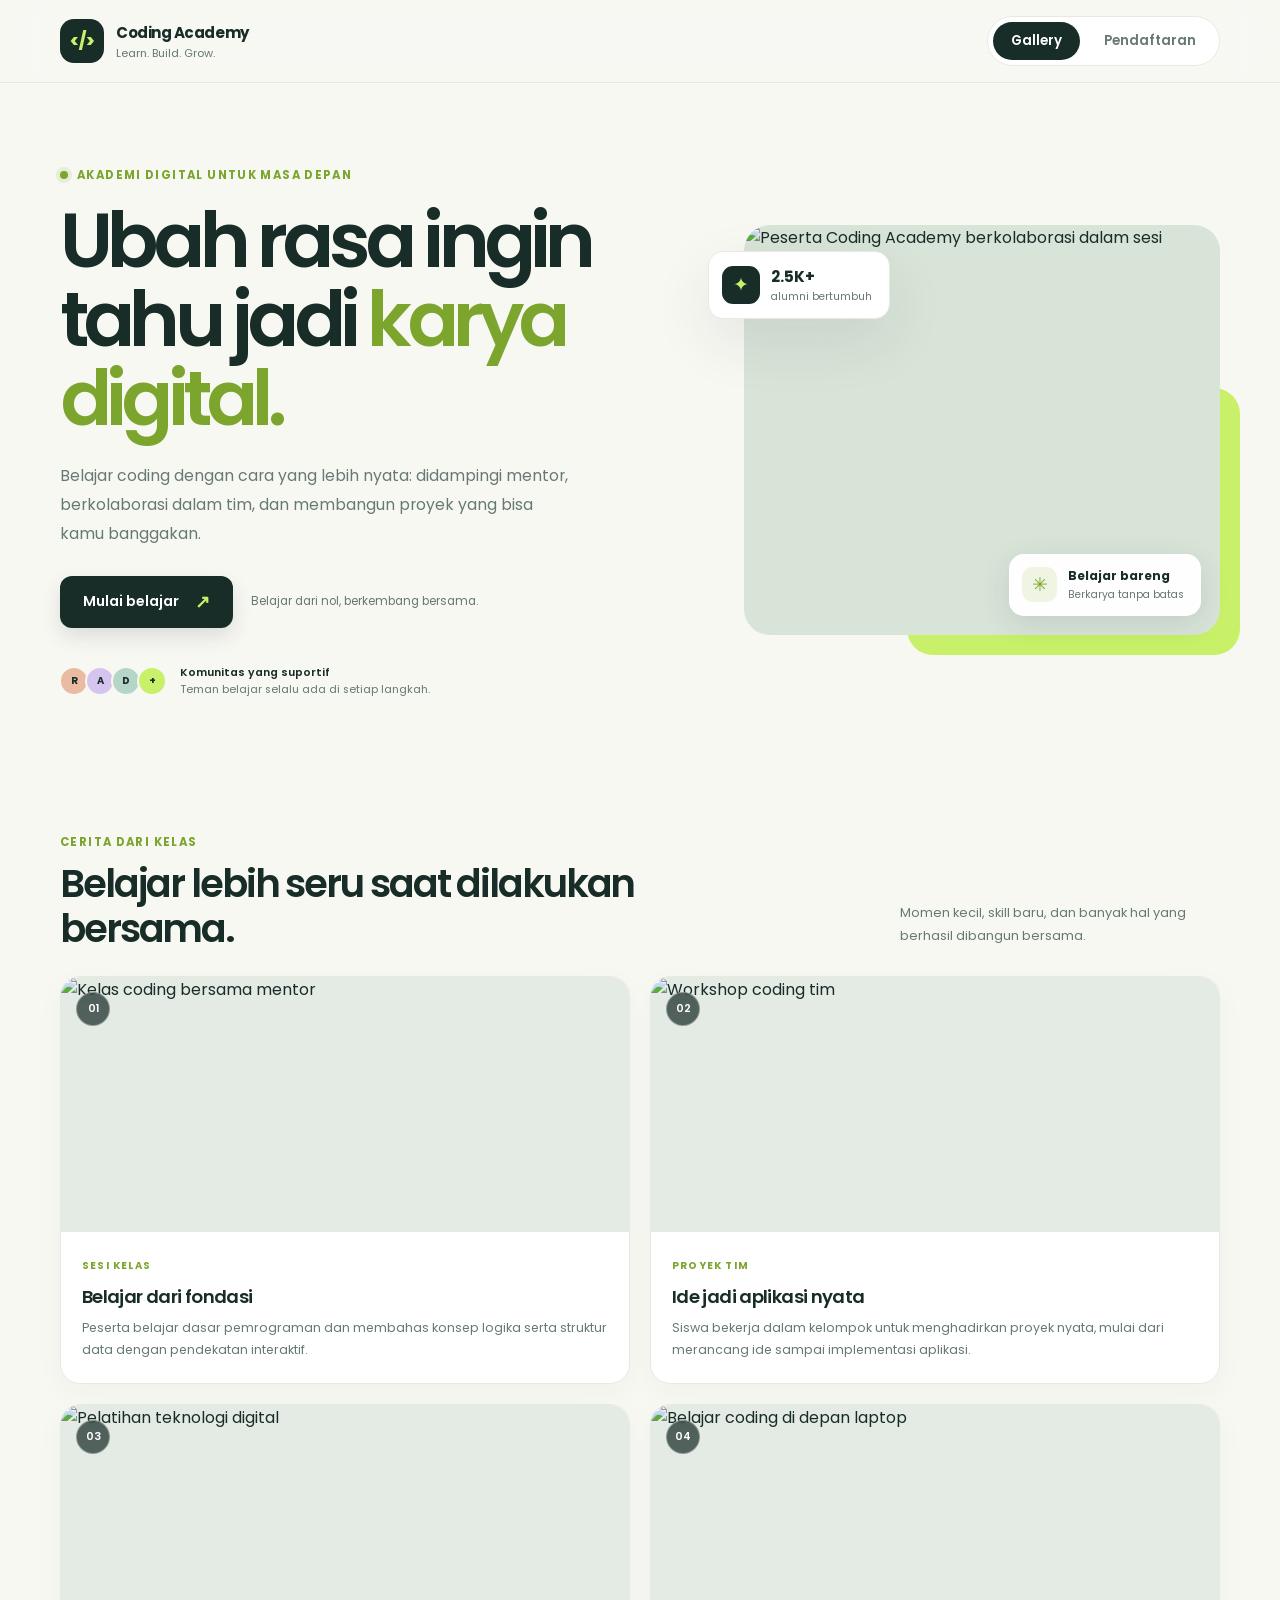
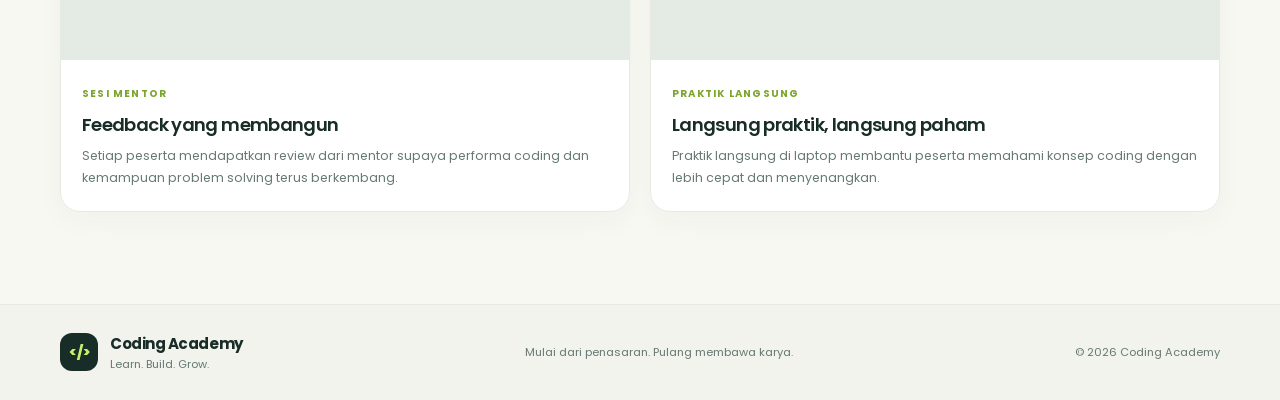
==== Coding Academy/WebCodingAcademy/index.html @ 4cdbaf46 "Add Coding Academy website Co-authored-by: Copilot <223556219+Copilot@users.noreply.github.com>" ====
<!DOCTYPE html>
<html lang="id">
  <head>
    <meta charset="UTF-8" />
    <meta name="viewport" content="width=device-width, initial-scale=1.0" />
    <title>Coding Academy</title>
    <link rel="preconnect" href="https://fonts.googleapis.com" />
    <link rel="preconnect" href="https://fonts.gstatic.com" crossorigin />
    <link href="https://fonts.googleapis.com/css2?family=Poppins:wght@400;500;600;700;800&display=swap" rel="stylesheet" />
    <link rel="stylesheet" href="styles.css" />
  </head>
  <body>
    <header class="topbar">
      <div class="container nav">
        <div class="brand">
          <div class="brand-mark" aria-hidden="true">&lt;/&gt;</div>
          <div>
            <span class="brand-name">Coding Academy</span>
            <small>Learn. Build. Grow.</small>
          </div>
        </div>

        <nav class="menu" aria-label="Navigasi utama">
          <button class="nav-btn active" data-target="galleryView" type="button">Gallery</button>
          <button class="nav-btn" data-target="registrationView" type="button">Pendaftaran</button>
        </nav>
      </div>
    </header>

    <main class="container">
      <section id="galleryView" class="panel active">
        <div class="hero">
          <div class="hero-copy">
            <span class="eyebrow"><span class="eyebrow-dot"></span> Akademi digital untuk masa depan</span>
            <h1>Ubah rasa ingin tahu jadi <span>karya digital.</span></h1>
            <p>
              Belajar coding dengan cara yang lebih nyata: didampingi mentor,
              berkolaborasi dalam tim, dan membangun proyek yang bisa kamu banggakan.
            </p>
            <div class="hero-actions">
              <button class="primary-btn hero-cta" data-target="registrationView" type="button">
                Mulai belajar <span aria-hidden="true">↗</span>
              </button>
              <span class="hero-note">Belajar dari nol, berkembang bersama.</span>
            </div>
            <div class="hero-proof">
              <div class="avatar-stack" aria-hidden="true"><span>R</span><span>A</span><span>D</span><span>+</span></div>
              <p><strong>Komunitas yang suportif</strong><br />Teman belajar selalu ada di setiap langkah.</p>
            </div>
          </div>
          <div class="hero-card">
            <img src="https://images.unsplash.com/photo-1522071820081-009f0129c71c?auto=format&fit=crop&w=1000&q=85" alt="Peserta Coding Academy berkolaborasi dalam sesi belajar" />
            <div class="hero-photo-tag"><span class="tag-icon">✳</span><span><strong>Belajar bareng</strong><small>Berkarya tanpa batas</small></span></div>
            <div class="hero-stat">
              <span class="stat-icon" aria-hidden="true">✦</span>
              <div><strong>2.5K+</strong><small>alumni bertumbuh</small></div>
            </div>
          </div>
        </div>

        <div class="section-heading">
          <div>
            <span class="eyebrow">Cerita dari kelas</span>
            <h2>Belajar lebih seru saat dilakukan bersama.</h2>
          </div>
          <p>Momen kecil, skill baru, dan banyak hal yang berhasil dibangun bersama.</p>
        </div>

        <div class="gallery-grid">
          <article class="gallery-item">
            <div class="gallery-image"><img src="https://images.unsplash.com/photo-1522202176988-66273c2fd55f?auto=format&fit=crop&w=900&q=80" alt="Kelas coding bersama mentor" /><span class="image-index">01</span></div>
            <div class="caption">
              <span class="gallery-category">SESI KELAS</span>
              <h3>Belajar dari fondasi</h3>
              <p>
                Peserta belajar dasar pemrograman dan membahas konsep logika serta
                struktur data dengan pendekatan interaktif.
              </p>
            </div>
          </article>

          <article class="gallery-item">
            <div class="gallery-image"><img src="https://images.unsplash.com/photo-1516321318423-f06f85e504b3?auto=format&fit=crop&w=900&q=80" alt="Workshop coding tim" /><span class="image-index">02</span></div>
            <div class="caption">
              <span class="gallery-category">PROYEK TIM</span>
              <h3>Ide jadi aplikasi nyata</h3>
              <p>
                Siswa bekerja dalam kelompok untuk menghadirkan proyek nyata, mulai dari
                merancang ide sampai implementasi aplikasi.
              </p>
            </div>
          </article>

          <article class="gallery-item">
            <div class="gallery-image"><img src="https://images.unsplash.com/photo-1552664730-d307ca884978?auto=format&fit=crop&w=900&q=80" alt="Pelatihan teknologi digital" /><span class="image-index">03</span></div>
            <div class="caption">
              <span class="gallery-category">SESI MENTOR</span>
              <h3>Feedback yang membangun</h3>
              <p>
                Setiap peserta mendapatkan review dari mentor supaya performa coding dan
                kemampuan problem solving terus berkembang.
              </p>
            </div>
          </article>

          <article class="gallery-item">
            <div class="gallery-image"><img src="https://images.unsplash.com/photo-1515879218367-8466d910aaa4?auto=format&fit=crop&w=900&q=80" alt="Belajar coding di depan laptop" /><span class="image-index">04</span></div>
            <div class="caption">
              <span class="gallery-category">PRAKTIK LANGSUNG</span>
              <h3>Langsung praktik, langsung paham</h3>
              <p>
                Praktik langsung di laptop membantu peserta memahami konsep coding dengan
                lebih cepat dan menyenangkan.
              </p>
            </div>
          </article>
        </div>
      </section>

      <section id="registrationView" class="panel" hidden>
        <div class="section-heading">
          <div>
            <span class="eyebrow">Langkah pertamamu</span>
            <h2>Siap mulai perjalanan coding?</h2>
          </div>
          <p>Isi data diri dan minat belajarmu. Kami tidak sabar menyambutmu!</p>
        </div>

        <div class="form-wrapper">
          <div class="form-intro">
            <div class="form-icon" aria-hidden="true">&lt;/&gt;</div>
            <div><h3>Formulir pendaftaran</h3><p>Lengkapi informasi berikut untuk bergabung.</p></div>
            <span class="required-note"><span aria-hidden="true">*</span> Wajib diisi</span>
          </div>
          <form id="registrationForm">
            <div class="form-grid">
              <label>
                <span>NIK</span>
                <input type="text" id="nik" name="nik" placeholder="Masukkan NIK" required />
              </label>

              <label>
                <span>Nama lengkap</span>
                <input type="text" id="nama" name="nama" placeholder="Masukkan nama lengkap" required />
              </label>

              <label>
                <span>Jenis kelamin</span>
                <select id="gender" name="gender" required>
                  <option value="">-- Pilih jenis kelamin --</option>
                  <option value="Laki-laki">Laki-laki</option>
                  <option value="Perempuan">Perempuan</option>
                </select>
              </label>

              <label>
                <span>No HP</span>
                <input type="tel" id="phone" name="phone" placeholder="08xxxxxxxxxx" required />
              </label>

              <label class="full-width">
                <span>Alamat</span>
                <textarea id="alamat" name="alamat" rows="4" placeholder="Masukkan alamat lengkap" required></textarea>
              </label>

              <fieldset class="full-width language-fieldset">
                <legend>Bahasa pemrograman yang diminati</legend>
                <div class="checkbox-group">
                  <label><input type="checkbox" name="language" value="HTML/CSS" /><span>HTML/CSS</span></label>
                  <label><input type="checkbox" name="language" value="JavaScript" /><span>JavaScript</span></label>
                  <label><input type="checkbox" name="language" value="Python" /><span>Python</span></label>
                  <label><input type="checkbox" name="language" value="PHP" /><span>PHP</span></label>
                  <label><input type="checkbox" name="language" value="Java" /><span>Java</span></label>
                  <label><input type="checkbox" name="language" value="C#" /><span>C#</span></label>
                </div>
              </fieldset>
            </div>

            <div class="form-actions">
              <button type="submit" class="primary-btn">Kirim pendaftaran <span aria-hidden="true">↗</span></button>
            </div>
          </form>
        </div>

        <div id="resultCard" class="result-card" hidden>
          <h3>Hasil Pendaftaran</h3>
          <div id="resultContent"></div>
        </div>
      </section>
    </main>

    <footer class="footer">
      <div class="container footer-inner">
        <div class="brand">
          <div class="brand-mark" aria-hidden="true">&lt;/&gt;</div>
          <div><span class="brand-name">Coding Academy</span><small>Learn. Build. Grow.</small></div>
        </div>
        <p>Mulai dari penasaran. Pulang membawa karya.</p>
        <span>© 2026 Coding Academy</span>
      </div>
    </footer>

    <script src="script.js"></script>
  </body>
</html>
---- Coding Academy/WebCodingAcademy/styles.css ----
:root {
  color-scheme: light;
  --ink: #182c28;
  --muted: #677973;
  --paper: #f8f8f3;
  --white: #fff;
  --green: #c8f169;
  --green-deep: #7ca52d;
  --line: #e7eae1;
  --shadow: 0 22px 60px rgba(23, 48, 38, 0.09);
}

* {
  box-sizing: border-box;
}

html {
  scroll-behavior: smooth;
}

body {
  margin: 0;
  background: var(--paper);
  color: var(--ink);
  font-family: "Poppins", sans-serif;
}

img {
  display: block;
  max-width: 100%;
}

button,
input,
select,
textarea {
  font: inherit;
}

button {
  color: inherit;
}

.container {
  width: min(1160px, calc(100% - 48px));
  margin: 0 auto;
}

.topbar {
  position: sticky;
  z-index: 10;
  top: 0;
  border-bottom: 1px solid rgba(24, 44, 40, 0.08);
  background: rgba(248, 248, 243, 0.92);
  backdrop-filter: blur(16px);
}

.nav {
  display: flex;
  min-height: 82px;
  align-items: center;
  justify-content: space-between;
  gap: 24px;
}

.brand {
  display: flex;
  align-items: center;
  gap: 12px;
}

.brand-mark {
  display: grid;
  width: 44px;
  height: 44px;
  place-items: center;
  border-radius: 14px;
  background: var(--ink);
  color: var(--green);
  font-size: 1.05rem;
  font-weight: 800;
}

.brand-name {
  display: block;
  font-size: 0.94rem;
  font-weight: 700;
  letter-spacing: -0.03em;
}

.brand small {
  display: block;
  margin-top: 1px;
  color: var(--muted);
  font-size: 0.7rem;
}

.menu {
  display: flex;
  gap: 6px;
  padding: 5px;
  border: 1px solid var(--line);
  border-radius: 999px;
  background: var(--white);
}

.nav-btn {
  padding: 9px 18px;
  border: 0;
  border-radius: 999px;
  background: transparent;
  color: var(--muted);
  cursor: pointer;
  font-size: 0.84rem;
  font-weight: 600;
  transition: background 180ms ease, color 180ms ease;
}

.nav-btn:hover,
.nav-btn.active {
  background: var(--ink);
  color: var(--white);
}

main {
  min-height: calc(100vh - 170px);
  padding: 46px 0 92px;
}

.panel {
  display: block;
  animation: panel-in 420ms ease both;
}

.panel[hidden],
.hidden {
  display: none !important;
}

@keyframes panel-in {
  from { opacity: 0; transform: translateY(9px); }
  to { opacity: 1; transform: translateY(0); }
}

.hero {
  position: relative;
  display: grid;
  grid-template-columns: 1.1fr 0.9fr;
  min-height: 490px;
  align-items: center;
  gap: clamp(36px, 8vw, 110px);
  padding: 32px 0 76px;
}

.hero-copy {
  position: relative;
  z-index: 1;
}

.eyebrow {
  display: inline-flex;
  align-items: center;
  gap: 9px;
  margin-bottom: 17px;
  color: var(--green-deep);
  font-size: 0.72rem;
  font-weight: 700;
  letter-spacing: 0.12em;
  text-transform: uppercase;
}

.eyebrow-dot {
  width: 8px;
  height: 8px;
  border-radius: 50%;
  background: var(--green-deep);
  box-shadow: 0 0 0 4px rgba(124, 165, 45, 0.13);
}

.hero-copy h1 {
  max-width: 680px;
  margin: 0;
  font-size: clamp(3rem, 6vw, 5.35rem);
  font-weight: 600;
  letter-spacing: -0.075em;
  line-height: 1.03;
}

.hero-copy h1 span {
  color: var(--green-deep);
}

.hero-copy > p {
  max-width: 510px;
  margin: 23px 0 0;
  color: var(--muted);
  font-size: 0.98rem;
  line-height: 1.85;
}

.hero-actions {
  display: flex;
  align-items: center;
  gap: 18px;
  margin-top: 28px;
}

.primary-btn {
  display: inline-flex;
  min-height: 52px;
  align-items: center;
  justify-content: center;
  gap: 16px;
  padding: 0 23px;
  border: 0;
  border-radius: 12px;
  background: var(--ink);
  box-shadow: 0 9px 20px rgba(24, 44, 40, 0.12);
  color: var(--white);
  cursor: pointer;
  font-size: 0.88rem;
  font-weight: 600;
  transition: transform 180ms ease, background 180ms ease, box-shadow 180ms ease;
}

.primary-btn:hover {
  transform: translateY(-2px);
  background: #28463e;
  box-shadow: 0 13px 24px rgba(24, 44, 40, 0.18);
}

.hero-cta span,
.form-actions .primary-btn span {
  color: var(--green);
  font-size: 1.1rem;
}

.hero-note {
  color: var(--muted);
  font-size: 0.73rem;
}

.hero-proof {
  display: flex;
  align-items: center;
  gap: 13px;
  margin-top: 36px;
}

.avatar-stack {
  display: flex;
  padding-left: 3px;
}

.avatar-stack span {
  display: grid;
  width: 30px;
  height: 30px;
  margin-left: -4px;
  place-items: center;
  border: 2px solid var(--paper);
  border-radius: 50%;
  background: #e9bba3;
  color: var(--ink);
  font-size: 0.62rem;
  font-weight: 700;
}

.avatar-stack span:nth-child(2) { background: #d5c4ef; }
.avatar-stack span:nth-child(3) { background: #b5d5c8; }
.avatar-stack span:nth-child(4) { background: var(--green); }

.hero-proof p {
  margin: 0;
  color: var(--muted);
  font-size: 0.68rem;
  line-height: 1.6;
}

.hero-proof strong {
  color: var(--ink);
  font-weight: 600;
}

.hero-card {
  position: relative;
  min-height: 410px;
  border-radius: 26px;
  background: #d9e4d9;
}

.hero-card::before {
  position: absolute;
  z-index: -1;
  right: -20px;
  bottom: -20px;
  width: 70%;
  height: 65%;
  border-radius: 26px;
  background: var(--green);
  content: "";
}

.hero-card > img {
  width: 100%;
  height: 410px;
  border-radius: 26px;
  object-fit: cover;
}

.hero-photo-tag {
  position: absolute;
  right: 19px;
  bottom: 19px;
  display: flex;
  align-items: center;
  gap: 11px;
  padding: 12px 16px 12px 12px;
  border: 1px solid rgba(255, 255, 255, 0.6);
  border-radius: 15px;
  background: rgba(255, 255, 255, 0.94);
  box-shadow: 0 8px 30px rgba(24, 44, 40, 0.12);
}

.tag-icon,
.stat-icon {
  display: grid;
  width: 35px;
  height: 35px;
  place-items: center;
  border-radius: 11px;
  background: #eff5e2;
  color: var(--green-deep);
  font-size: 1.2rem;
}

.hero-photo-tag strong,
.hero-photo-tag small {
  display: block;
}

.hero-photo-tag strong { font-size: 0.75rem; }
.hero-photo-tag small { margin-top: 2px; color: var(--muted); font-size: 0.65rem; }

.hero-stat {
  position: absolute;
  top: 26px;
  left: -36px;
  display: flex;
  align-items: center;
  gap: 11px;
  padding: 13px 17px 13px 13px;
  border: 1px solid var(--line);
  border-radius: 15px;
  background: var(--white);
  box-shadow: var(--shadow);
}

.hero-stat .stat-icon {
  width: 38px;
  height: 38px;
  background: var(--ink);
  color: var(--green);
}

.hero-stat strong,
.hero-stat small {
  display: block;
}

.hero-stat strong { font-size: 0.95rem; }
.hero-stat small { margin-top: 1px; color: var(--muted); font-size: 0.65rem; }

.section-heading {
  display: flex;
  align-items: flex-end;
  justify-content: space-between;
  gap: 28px;
  margin: 53px 0 25px;
}

.section-heading .eyebrow {
  margin-bottom: 10px;
}

.section-heading h2 {
  max-width: 630px;
  margin: 0;
  font-size: clamp(1.8rem, 3vw, 2.65rem);
  font-weight: 600;
  letter-spacing: -0.055em;
  line-height: 1.18;
}

.section-heading > p {
  max-width: 320px;
  margin: 0 0 4px;
  color: var(--muted);
  font-size: 0.8rem;
  line-height: 1.8;
}

.gallery-grid {
  display: grid;
  grid-template-columns: repeat(2, minmax(0, 1fr));
  gap: 20px;
}

.gallery-item {
  overflow: hidden;
  border: 1px solid var(--line);
  border-radius: 20px;
  background: var(--white);
  box-shadow: 0 9px 30px rgba(23, 48, 38, 0.035);
  transition: transform 220ms ease, box-shadow 220ms ease;
}

.gallery-item:hover {
  transform: translateY(-4px);
  box-shadow: var(--shadow);
}

.gallery-image {
  position: relative;
  overflow: hidden;
  background: #e4ebe4;
}

.gallery-image img {
  width: 100%;
  height: 255px;
  object-fit: cover;
  transition: transform 400ms ease;
}

.gallery-item:hover .gallery-image img {
  transform: scale(1.035);
}

.image-index {
  position: absolute;
  top: 15px;
  left: 15px;
  display: grid;
  width: 34px;
  height: 34px;
  place-items: center;
  border: 1px solid rgba(255, 255, 255, 0.35);
  border-radius: 50%;
  background: rgba(24, 44, 40, 0.72);
  color: var(--white);
  font-size: 0.67rem;
  font-weight: 600;
  backdrop-filter: blur(8px);
}

.caption {
  padding: 19px 21px 22px;
}

.gallery-category {
  color: var(--green-deep);
  font-size: 0.63rem;
  font-weight: 700;
  letter-spacing: 0.12em;
}

.caption h3 {
  margin: 7px 0 7px;
  font-size: 1.13rem;
  font-weight: 600;
  letter-spacing: -0.035em;
}

.caption p {
  margin: 0;
  color: var(--muted);
  font-size: 0.78rem;
  line-height: 1.75;
}

#registrationView .section-heading {
  margin-top: 23px;
  margin-bottom: 30px;
}

.form-wrapper {
  max-width: 900px;
  margin: 0 auto;
  padding: clamp(22px, 5vw, 42px);
  border: 1px solid var(--line);
  border-radius: 24px;
  background: var(--white);
  box-shadow: var(--shadow);
}

.form-intro {
  display: flex;
  align-items: center;
  gap: 14px;
  padding-bottom: 25px;
  margin-bottom: 26px;
  border-bottom: 1px solid var(--line);
}

.form-icon {
  display: grid;
  flex: 0 0 46px;
  width: 46px;
  height: 46px;
  place-items: center;
  border-radius: 14px;
  background: #f1f6e7;
  color: var(--green-deep);
  font-size: 0.93rem;
  font-weight: 700;
}

.form-intro h3 {
  margin: 0;
  font-size: 1.05rem;
  letter-spacing: -0.03em;
}

.form-intro p {
  margin: 4px 0 0;
  color: var(--muted);
  font-size: 0.74rem;
}

.required-note {
  margin-left: auto;
  color: var(--muted);
  font-size: 0.68rem;
}

.required-note span {
  color: #d96a55;
}

.form-grid {
  display: grid;
  grid-template-columns: repeat(2, minmax(0, 1fr));
  gap: 21px 18px;
}

.form-grid > label {
  display: block;
}

.form-grid > label > span,
.language-fieldset legend {
  display: block;
  margin-bottom: 8px;
  color: var(--ink);
  font-size: 0.76rem;
  font-weight: 600;
}

input,
select,
textarea {
  width: 100%;
  border: 1px solid #e1e6df;
  border-radius: 11px;
  outline: none;
  background: #fbfcf9;
  color: var(--ink);
  font-size: 0.79rem;
  transition: border-color 180ms ease, box-shadow 180ms ease, background 180ms ease;
}

input,
select {
  min-height: 48px;
  padding: 0 14px;
}

textarea {
  min-height: 112px;
  padding: 13px 14px;
  resize: vertical;
}

input::placeholder,
textarea::placeholder {
  color: #a0aba5;
}

input:focus,
select:focus,
textarea:focus {
  border-color: #9fc64e;
  background: var(--white);
  box-shadow: 0 0 0 4px rgba(200, 241, 105, 0.22);
}

select {
  appearance: none;
  background-image: url("data:image/svg+xml,%3Csvg xmlns='http://www.w3.org/2000/svg' width='16' height='16' viewBox='0 0 24 24' fill='none' stroke='%23677973' stroke-width='2' stroke-linecap='round' stroke-linejoin='round'%3E%3Cpath d='m6 9 6 6 6-6'/%3E%3C/svg%3E");
  background-repeat: no-repeat;
  background-position: right 14px center;
}

select option {
  color: var(--ink);
}

.full-width {
  grid-column: 1 / -1;
}

.language-fieldset {
  min-width: 0;
  padding: 0;
  border: 0;
}

.language-fieldset legend {
  padding: 0;
}

.checkbox-group {
  display: grid;
  grid-template-columns: repeat(3, minmax(0, 1fr));
  gap: 10px;
}

.checkbox-group label {
  display: flex;
  min-height: 47px;
  align-items: center;
  gap: 10px;
  padding: 0 12px;
  border: 1px solid #e1e6df;
  border-radius: 11px;
  background: #fbfcf9;
  color: var(--muted);
  cursor: pointer;
  font-size: 0.75rem;
  transition: border-color 160ms ease, background 160ms ease, color 160ms ease;
}

.checkbox-group label:has(input:checked) {
  border-color: #b7d66f;
  background: #f5fae9;
  color: var(--ink);
}

.checkbox-group input {
  width: 16px;
  height: 16px;
  margin: 0;
  accent-color: var(--green-deep);
}

.checkbox-group label span {
  margin: 0;
  font-size: inherit;
  font-weight: 500;
}

.form-actions {
  display: flex;
  justify-content: flex-end;
  margin-top: 25px;
}

.result-card {
  max-width: 900px;
  margin: 25px auto 0;
  padding: 24px;
  border: 1px solid #dce8c5;
  border-radius: 20px;
  background: #f5faeb;
  animation: panel-in 300ms ease both;
}

.result-card h3 {
  margin: 0 0 17px;
  font-size: 1.2rem;
  letter-spacing: -0.04em;
}

.result-list {
  display: grid;
  gap: 11px;
  padding: 0;
  margin: 0;
  list-style: none;
}

.result-list li {
  display: flex;
  justify-content: space-between;
  gap: 16px;
  padding-bottom: 10px;
  border-bottom: 1px solid #e3ebd4;
  font-size: 0.78rem;
}

.result-list li:last-child {
  padding-bottom: 0;
  border: 0;
}

.result-list strong {
  color: var(--muted);
  font-weight: 500;
}

.result-list span {
  max-width: 65%;
  color: var(--ink);
  text-align: right;
  overflow-wrap: anywhere;
}

.footer {
  border-top: 1px solid var(--line);
  background: #f2f3ec;
}

.footer-inner {
  display: flex;
  min-height: 95px;
  align-items: center;
  justify-content: space-between;
  gap: 20px;
}

.footer-inner .brand-mark {
  width: 38px;
  height: 38px;
  border-radius: 12px;
  font-size: 0.9rem;
}

.footer-inner p,
.footer-inner > span {
  margin: 0;
  color: var(--muted);
  font-size: 0.7rem;
}

.footer-inner > span {
  text-align: right;
}

@media (max-width: 850px) {
  .hero {
    grid-template-columns: 1fr 0.8fr;
    gap: 35px;
  }

  .hero-stat {
    left: -18px;
  }
}

@media (max-width: 680px) {
  .container {
    width: min(100% - 32px, 540px);
  }

  .nav {
    min-height: 72px;
  }

  .brand {
    gap: 9px;
  }

  .brand-mark {
    width: 39px;
    height: 39px;
    border-radius: 12px;
  }

  .brand-name {
    font-size: 0.82rem;
  }

  .brand small {
    font-size: 0.63rem;
  }

  .menu {
    gap: 1px;
    padding: 3px;
  }

  .nav-btn {
    padding: 8px 11px;
    font-size: 0.71rem;
  }

  main {
    padding: 24px 0 62px;
  }

  .hero {
    grid-template-columns: 1fr;
    gap: 38px;
    padding: 28px 0 34px;
  }

  .hero-copy h1 {
    max-width: 540px;
    font-size: clamp(2.8rem, 13vw, 4.4rem);
  }

  .hero-copy > p {
    font-size: 0.88rem;
  }

  .hero-card,
  .hero-card > img {
    min-height: 0;
    height: 310px;
  }

  .hero-card {
    margin: 0 10px 10px 18px;
  }

  .hero-stat {
    top: 15px;
    left: -18px;
  }

  .section-heading {
    display: block;
    margin-top: 38px;
  }

  .section-heading > p {
    margin-top: 12px;
  }

  .gallery-grid {
    grid-template-columns: 1fr;
    gap: 15px;
  }

  .gallery-image img {
    height: 230px;
  }

  #registrationView .section-heading {
    margin-top: 20px;
  }

  .form-wrapper {
    padding: 21px 17px;
    border-radius: 19px;
  }

  .form-intro {
    gap: 10px;
  }

  .required-note {
    align-self: flex-start;
    padding-top: 5px;
    font-size: 0.61rem;
  }

  .form-grid {
    grid-template-columns: 1fr;
    gap: 17px;
  }

  .full-width {
    grid-column: auto;
  }

  .checkbox-group {
    grid-template-columns: repeat(2, minmax(0, 1fr));
    gap: 8px;
  }

  .checkbox-group label {
    min-height: 43px;
    padding: 0 9px;
    font-size: 0.68rem;
  }

  .form-actions .primary-btn {
    width: 100%;
  }

  .result-card {
    padding: 19px 16px;
  }

  .result-list li {
    flex-direction: column;
    gap: 4px;
  }

  .result-list span {
    max-width: 100%;
    text-align: left;
  }

  .footer-inner {
    flex-wrap: wrap;
    padding: 19px 0;
  }

  .footer-inner p {
    order: 3;
    width: 100%;
  }
}

@media (prefers-reduced-motion: reduce) {
  *,
  *::before,
  *::after {
    scroll-behavior: auto !important;
    animation-duration: 0.01ms !important;
    animation-iteration-count: 1 !important;
    transition-duration: 0.01ms !important;
  }
}
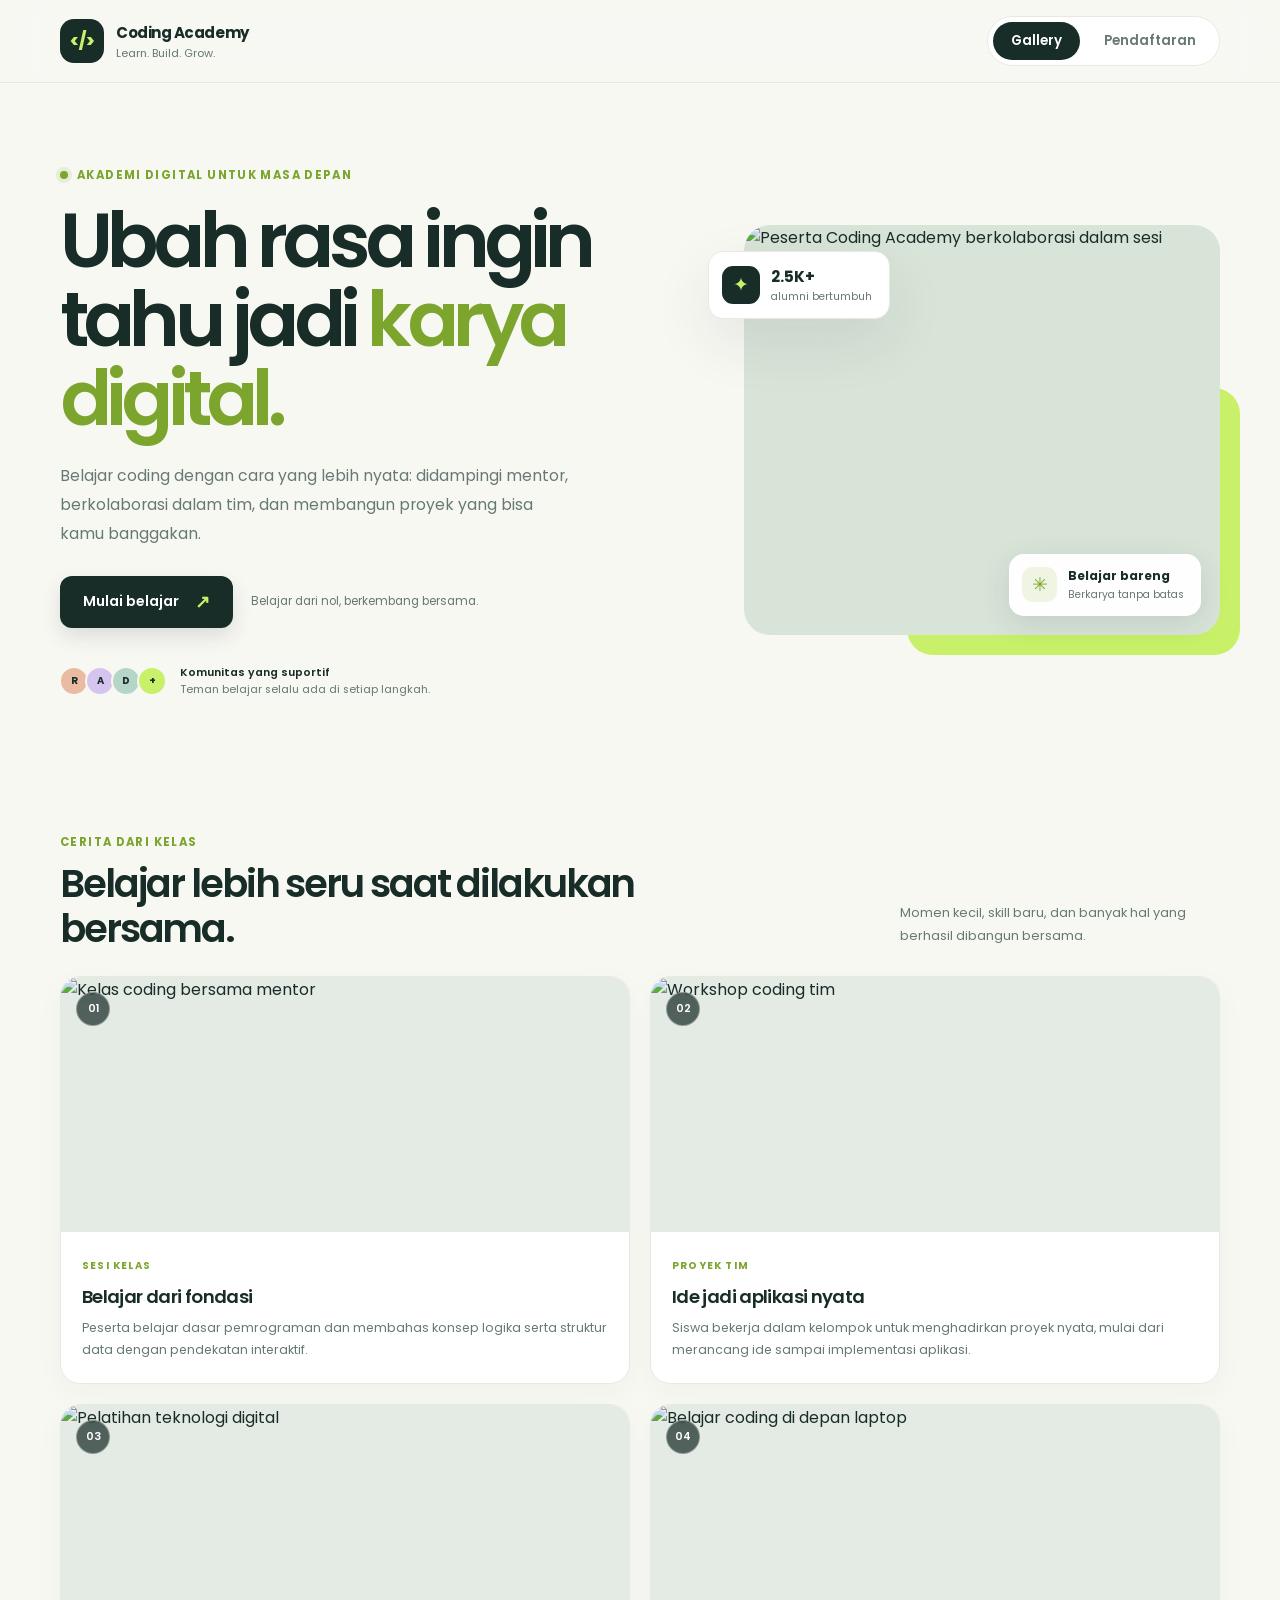
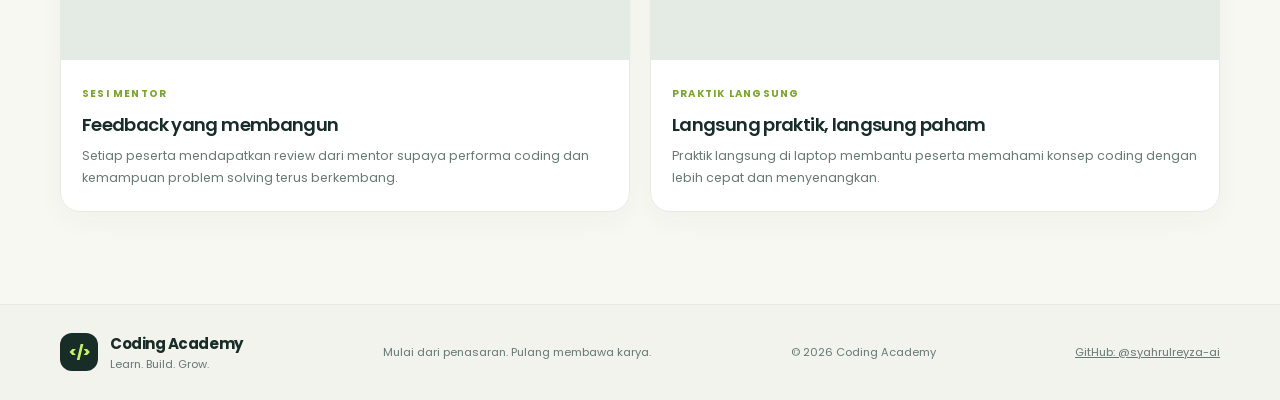
==== commit 02d907c1: "Add GitHub profile link to Coding Academy Co-authored-by: Copilot <223556219+Copilot@users.noreply.g" ====
--- a/Coding Academy/WebCodingAcademy/index.html
+++ b/Coding Academy/WebCodingAcademy/index.html
@@ -197,6 +197,7 @@
         </div>
         <p>Mulai dari penasaran. Pulang membawa karya.</p>
         <span>© 2026 Coding Academy</span>
+        <a href="https://github.com/syahrulreyza-ai" target="_blank" rel="noopener noreferrer">GitHub: @syahrulreyza-ai</a>
       </div>
     </footer>
 
--- a/Coding Academy/WebCodingAcademy/styles.css
+++ b/Coding Academy/WebCodingAcademy/styles.css
@@ -737,14 +737,20 @@
 }
 
 .footer-inner p,
-.footer-inner > span {
+.footer-inner > span,
+.footer-inner > a {
   margin: 0;
   color: var(--muted);
   font-size: 0.7rem;
 }
 
-.footer-inner > span {
+.footer-inner > span,
+.footer-inner > a {
   text-align: right;
+}
+
+.footer-inner > a:hover {
+  color: var(--ink);
 }
 
 @media (max-width: 850px) {
